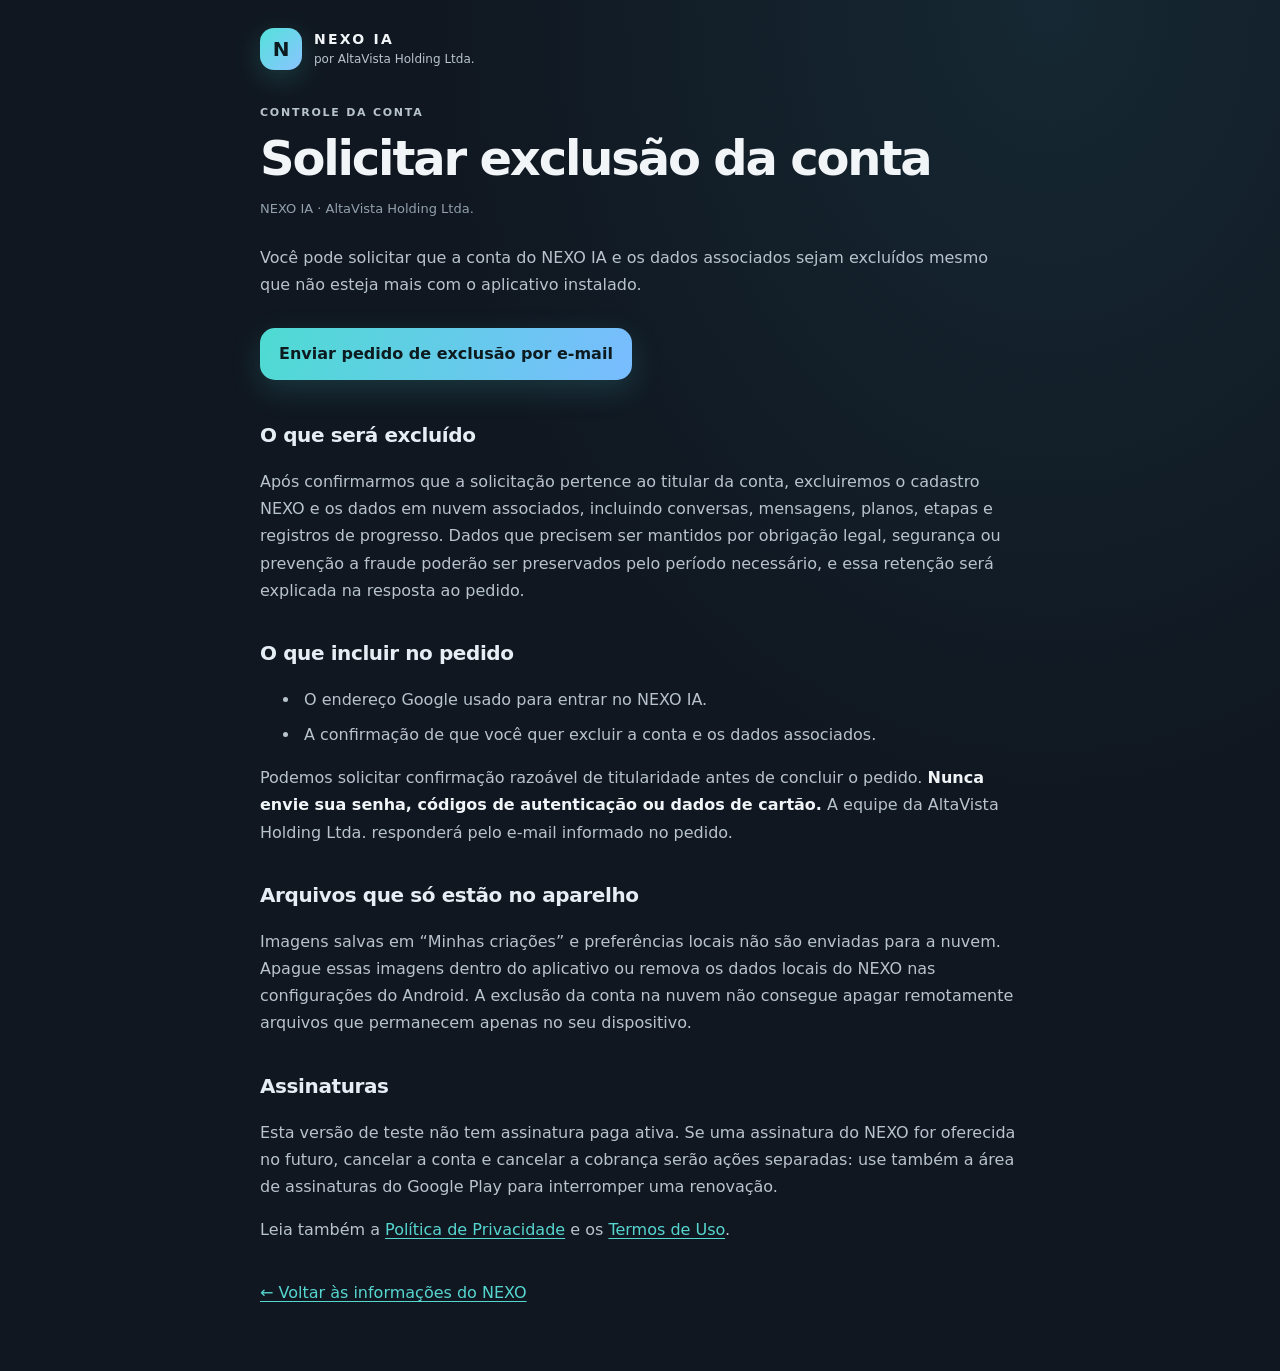
==== exclusao-conta.html @ 7375f644 "Publish NEXO legal pages" ====
<!doctype html>
<html lang="pt-BR">
<head>
  <meta charset="utf-8">
  <meta name="viewport" content="width=device-width, initial-scale=1">
  <meta name="theme-color" content="#111923">
  <title>Excluir conta | NEXO IA</title>
  <link rel="stylesheet" href="styles.css">
</head>
<body>
  <main class="shell document">
    <header class="brand"><a class="mark" href="index.html" aria-label="Início do NEXO IA">N</a><div><strong>NEXO IA</strong><small>por AltaVista Holding Ltda.</small></div></header>
    <p class="eyebrow">CONTROLE DA CONTA</p>
    <h1>Solicitar exclusão da conta</h1>
    <p class="updated">NEXO IA · AltaVista Holding Ltda.</p>
    <p>Você pode solicitar que a conta do NEXO IA e os dados associados sejam excluídos mesmo que não esteja mais com o aplicativo instalado.</p>
    <a class="primary-button" href="mailto:altavistaholdingltda@gmail.com?subject=Solicita%C3%A7%C3%A3o%20de%20exclus%C3%A3o%20de%20conta%20NEXO%20IA&amp;body=Ol%C3%A1%2C%20quero%20solicitar%20a%20exclus%C3%A3o%20da%20minha%20conta%20e%20dos%20dados%20associados%20ao%20NEXO%20IA.%0A%0AE-mail%20da%20conta%20Google%20usada%20no%20NEXO%3A%20%5Binforme%20aqui%5D%0A%0AN%C3%A3o%20inclua%20senha%20ou%20c%C3%B3digos%20de%20verifica%C3%A7%C3%A3o.">Enviar pedido de exclusão por e-mail</a>

    <h2>O que será excluído</h2>
    <p>Após confirmarmos que a solicitação pertence ao titular da conta, excluiremos o cadastro NEXO e os dados em nuvem associados, incluindo conversas, mensagens, planos, etapas e registros de progresso. Dados que precisem ser mantidos por obrigação legal, segurança ou prevenção a fraude poderão ser preservados pelo período necessário, e essa retenção será explicada na resposta ao pedido.</p>

    <h2>O que incluir no pedido</h2>
    <ul>
      <li>O endereço Google usado para entrar no NEXO IA.</li>
      <li>A confirmação de que você quer excluir a conta e os dados associados.</li>
    </ul>
    <p>Podemos solicitar confirmação razoável de titularidade antes de concluir o pedido. <strong>Nunca envie sua senha, códigos de autenticação ou dados de cartão.</strong> A equipe da AltaVista Holding Ltda. responderá pelo e-mail informado no pedido.</p>

    <h2>Arquivos que só estão no aparelho</h2>
    <p>Imagens salvas em “Minhas criações” e preferências locais não são enviadas para a nuvem. Apague essas imagens dentro do aplicativo ou remova os dados locais do NEXO nas configurações do Android. A exclusão da conta na nuvem não consegue apagar remotamente arquivos que permanecem apenas no seu dispositivo.</p>

    <h2>Assinaturas</h2>
    <p>Esta versão de teste não tem assinatura paga ativa. Se uma assinatura do NEXO for oferecida no futuro, cancelar a conta e cancelar a cobrança serão ações separadas: use também a área de assinaturas do Google Play para interromper uma renovação.</p>
    <p>Leia também a <a href="privacidade.html">Política de Privacidade</a> e os <a href="termos.html">Termos de Uso</a>.</p>
    <p class="back"><a href="index.html">← Voltar às informações do NEXO</a></p>
  </main>
</body>
</html>
---- styles.css ----
:root {
  color-scheme: dark;
  --bg: #101720;
  --surface: #182330;
  --line: rgba(255, 255, 255, .09);
  --text: #f1f5f8;
  --muted: #b8c3cd;
  --cyan: #56d6d0;
  --blue: #75b9ff;
  --violet: #c7a3ff;
  --coral: #ff9b91;
}
* { box-sizing: border-box; }
html { background: var(--bg); scroll-behavior: smooth; }
body {
  margin: 0;
  background: radial-gradient(ellipse at 82% 0%, rgba(51, 128, 150, .16), transparent 42%), var(--bg);
  color: var(--text);
  font: 16px/1.7 system-ui, -apple-system, BlinkMacSystemFont, "Segoe UI", sans-serif;
}
a { color: var(--cyan); text-decoration-thickness: .08em; text-underline-offset: .18em; }
a:hover { color: #a3ffed; }
.shell { width: min(100% - 32px, 820px); margin: 0 auto; padding: 28px 0 48px; }
.brand { display: flex; align-items: center; gap: 12px; margin-bottom: 48px; }
.brand > div { display: grid; line-height: 1.25; }
.brand strong { letter-spacing: .16em; font-size: 14px; }
.brand small { color: var(--muted); margin-top: 4px; font-size: 12px; }
.mark { width: 42px; height: 42px; border-radius: 14px; display: grid; place-items: center; color: #0d1a20; background: linear-gradient(135deg, #54e2db, #8ac4ff); font-weight: 900; text-decoration: none; font-size: 20px; box-shadow: 0 8px 28px rgba(73, 213, 207, .2); }
.hero { padding: 8px 0 28px; }
.eyebrow { margin: 0 0 10px; color: var(--cyan); font-size: 11px; font-weight: 800; letter-spacing: .16em; }
h1 { margin: 0; max-width: 740px; font-size: clamp(32px, 7vw, 52px); line-height: 1.08; letter-spacing: -.045em; }
.hero > p:last-child { max-width: 620px; color: var(--muted); font-size: 17px; margin-top: 18px; }
.cards { display: grid; gap: 12px; margin-top: 22px; }
.card { display: grid; grid-template-columns: 46px 1fr auto; align-items: center; gap: 15px; padding: 17px; min-height: 92px; color: var(--text); text-decoration: none; background: linear-gradient(120deg, rgba(28, 43, 57, .95), rgba(23, 34, 47, .92)); border: 1px solid var(--line); border-radius: 20px; transition: transform .18s ease, border-color .18s ease, background .18s ease; }
.card:hover { color: var(--text); transform: translateY(-2px); border-color: rgba(86, 214, 208, .46); background: #1d2b39; }
.card > span:nth-child(2) { display: grid; gap: 3px; }
.card strong { font-size: 16px; }
.card small { color: var(--muted); font-size: 13px; line-height: 1.45; }
.icon { width: 44px; height: 44px; border-radius: 15px; display: grid; place-items: center; color: var(--cyan); background: rgba(86, 214, 208, .12); font-size: 23px; font-weight: 800; }
.icon.violet { color: var(--violet); background: rgba(199, 163, 255, .13); }
.icon.coral { color: var(--coral); background: rgba(255, 155, 145, .12); }
.arrow { color: var(--muted); font-size: 18px; }
footer { margin-top: 36px; color: #8e9ba8; font-size: 13px; }
.document { max-width: 760px; }
.document .brand { margin-bottom: 34px; }
.document h1 { font-size: clamp(34px, 7vw, 48px); }
.document h2 { margin: 32px 0 8px; color: #e5eef4; font-size: 20px; letter-spacing: -.02em; }
.document p, .document li { color: var(--muted); }
.document li { margin: 8px 0; padding-left: 4px; }
.document strong { color: var(--text); }
.updated { margin: 13px 0 24px; color: #92a0ad !important; font-size: 13px; }
.primary-button { display: inline-flex; align-items: center; justify-content: center; margin: 14px 0 6px; min-height: 52px; padding: 12px 19px; border-radius: 15px; background: linear-gradient(110deg, #4edbd2, #79bcff); color: #0d1a20; font-weight: 800; text-decoration: none; box-shadow: 0 10px 30px rgba(71, 200, 203, .18); }
.primary-button:hover { color: #0d1a20; filter: brightness(1.08); }
.back { margin-top: 36px; }
@media (max-width: 520px) {
  .shell { width: min(100% - 26px, 820px); padding-top: 21px; }
  .brand { margin-bottom: 36px; }
  .card { grid-template-columns: 42px 1fr auto; gap: 12px; padding: 14px; border-radius: 17px; }
  .icon { width: 42px; height: 42px; }
  .document h2 { margin-top: 26px; }
}
@media (prefers-reduced-motion: reduce) {
  *, *::before, *::after { scroll-behavior: auto !important; transition-duration: .01ms !important; }
}
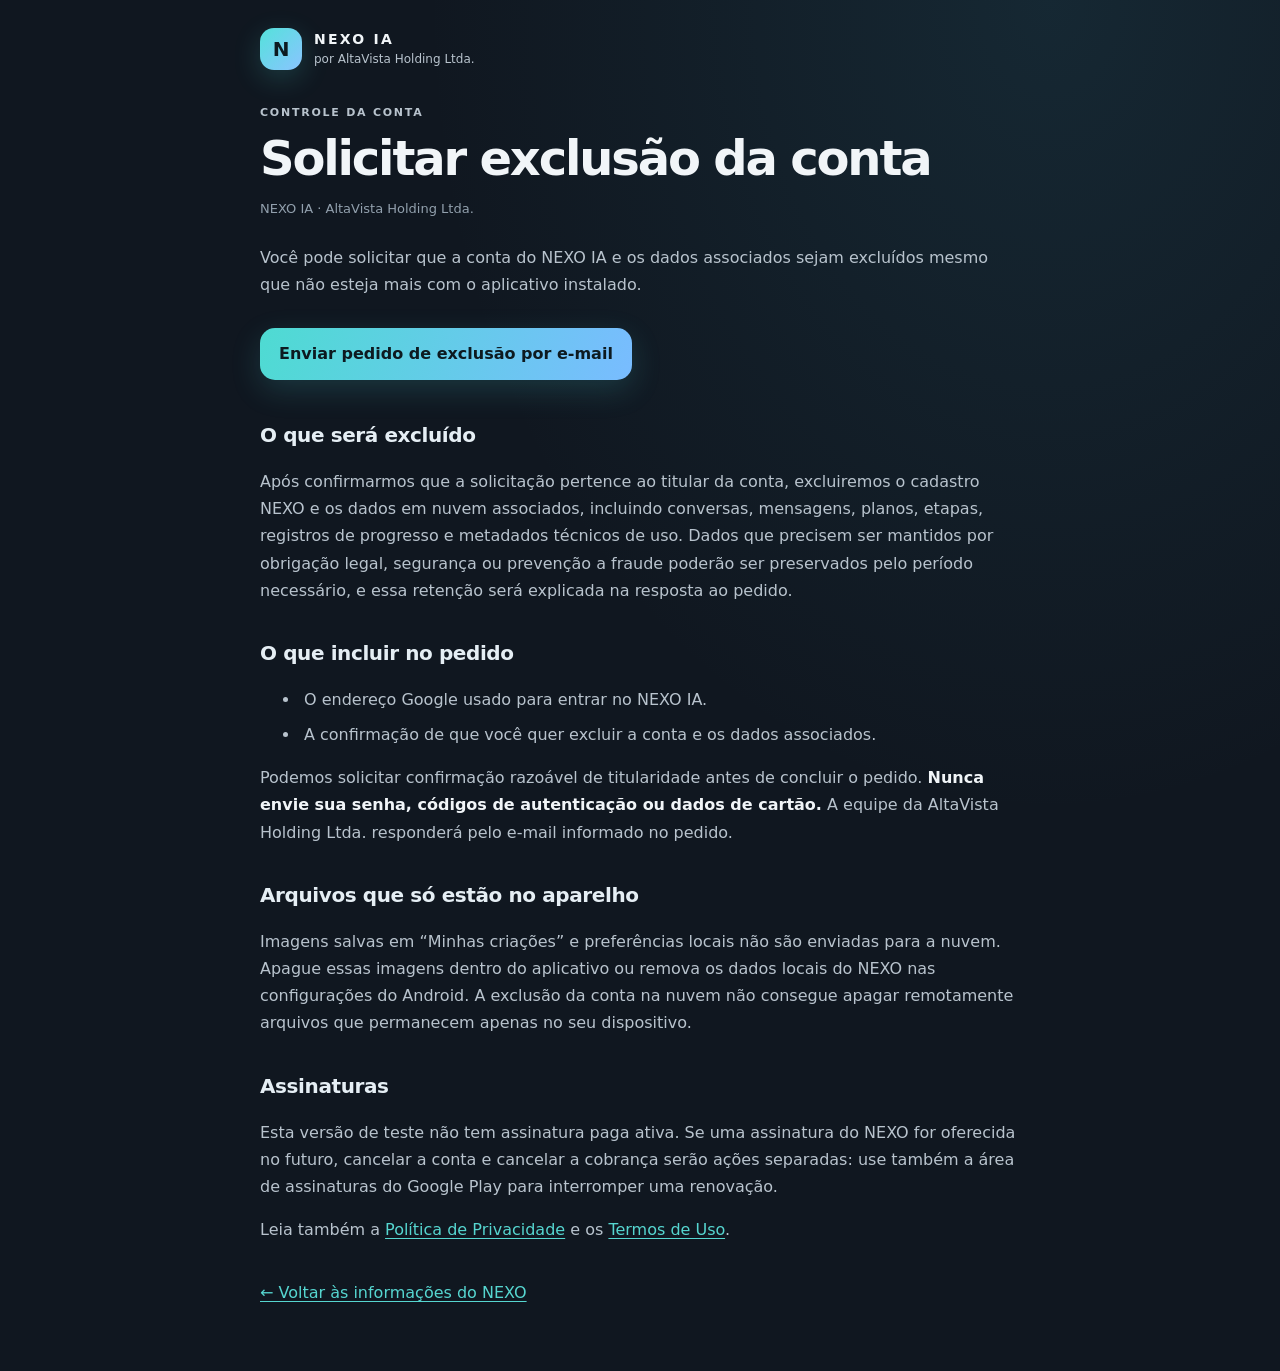
==== commit ac6cd07f: "Disclose account usage metering" ====
--- a/exclusao-conta.html
+++ b/exclusao-conta.html
@@ -17,7 +17,7 @@
     <a class="primary-button" href="mailto:altavistaholdingltda@gmail.com?subject=Solicita%C3%A7%C3%A3o%20de%20exclus%C3%A3o%20de%20conta%20NEXO%20IA&amp;body=Ol%C3%A1%2C%20quero%20solicitar%20a%20exclus%C3%A3o%20da%20minha%20conta%20e%20dos%20dados%20associados%20ao%20NEXO%20IA.%0A%0AE-mail%20da%20conta%20Google%20usada%20no%20NEXO%3A%20%5Binforme%20aqui%5D%0A%0AN%C3%A3o%20inclua%20senha%20ou%20c%C3%B3digos%20de%20verifica%C3%A7%C3%A3o.">Enviar pedido de exclusão por e-mail</a>
 
     <h2>O que será excluído</h2>
-    <p>Após confirmarmos que a solicitação pertence ao titular da conta, excluiremos o cadastro NEXO e os dados em nuvem associados, incluindo conversas, mensagens, planos, etapas e registros de progresso. Dados que precisem ser mantidos por obrigação legal, segurança ou prevenção a fraude poderão ser preservados pelo período necessário, e essa retenção será explicada na resposta ao pedido.</p>
+    <p>Após confirmarmos que a solicitação pertence ao titular da conta, excluiremos o cadastro NEXO e os dados em nuvem associados, incluindo conversas, mensagens, planos, etapas, registros de progresso e metadados técnicos de uso. Dados que precisem ser mantidos por obrigação legal, segurança ou prevenção a fraude poderão ser preservados pelo período necessário, e essa retenção será explicada na resposta ao pedido.</p>
 
     <h2>O que incluir no pedido</h2>
     <ul>
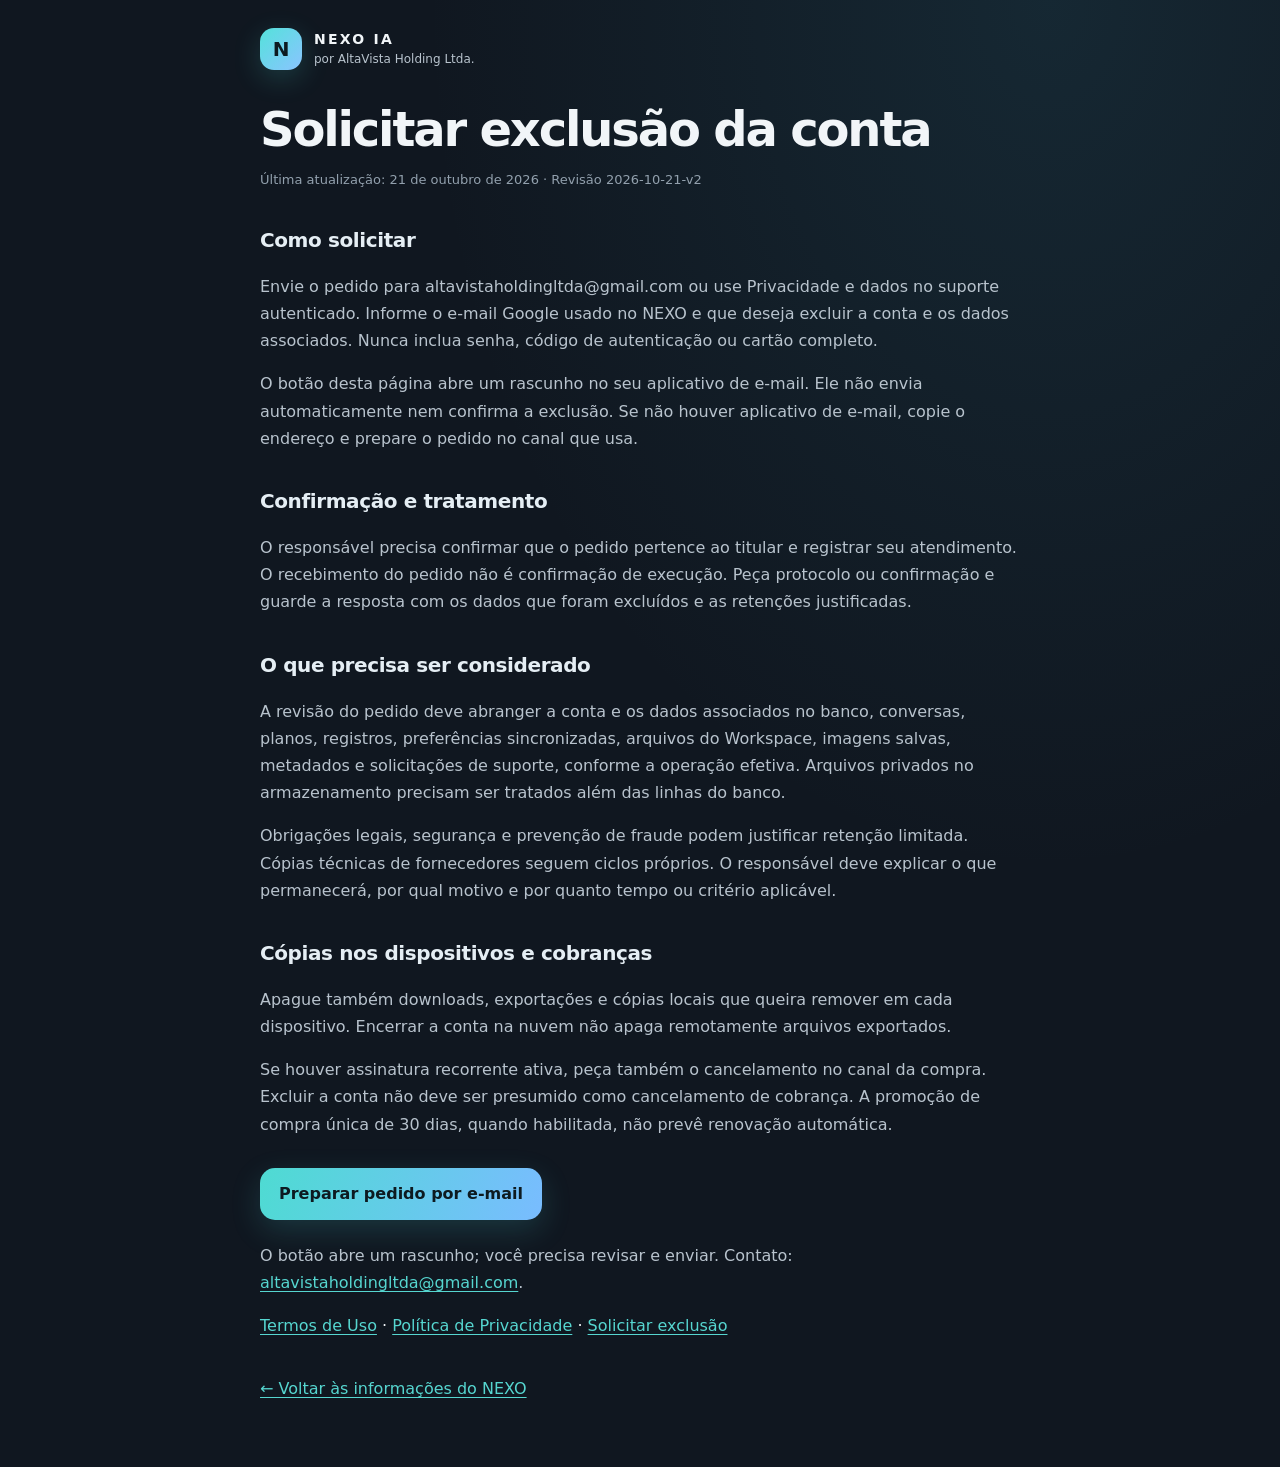
==== commit 7788dd99: "Align legal notices with authenticated consent, synced data and PWA billing" ====
--- a/exclusao-conta.html
+++ b/exclusao-conta.html
@@ -1,38 +1,19 @@
 <!doctype html>
 <html lang="pt-BR">
-<head>
-  <meta charset="utf-8">
-  <meta name="viewport" content="width=device-width, initial-scale=1">
-  <meta name="theme-color" content="#111923">
-  <title>Excluir conta | NEXO IA</title>
-  <link rel="stylesheet" href="styles.css">
-</head>
-<body>
-  <main class="shell document">
-    <header class="brand"><a class="mark" href="index.html" aria-label="Início do NEXO IA">N</a><div><strong>NEXO IA</strong><small>por AltaVista Holding Ltda.</small></div></header>
-    <p class="eyebrow">CONTROLE DA CONTA</p>
-    <h1>Solicitar exclusão da conta</h1>
-    <p class="updated">NEXO IA · AltaVista Holding Ltda.</p>
-    <p>Você pode solicitar que a conta do NEXO IA e os dados associados sejam excluídos mesmo que não esteja mais com o aplicativo instalado.</p>
-    <a class="primary-button" href="mailto:altavistaholdingltda@gmail.com?subject=Solicita%C3%A7%C3%A3o%20de%20exclus%C3%A3o%20de%20conta%20NEXO%20IA&amp;body=Ol%C3%A1%2C%20quero%20solicitar%20a%20exclus%C3%A3o%20da%20minha%20conta%20e%20dos%20dados%20associados%20ao%20NEXO%20IA.%0A%0AE-mail%20da%20conta%20Google%20usada%20no%20NEXO%3A%20%5Binforme%20aqui%5D%0A%0AN%C3%A3o%20inclua%20senha%20ou%20c%C3%B3digos%20de%20verifica%C3%A7%C3%A3o.">Enviar pedido de exclusão por e-mail</a>
-
-    <h2>O que será excluído</h2>
-    <p>Após confirmarmos que a solicitação pertence ao titular da conta, excluiremos o cadastro NEXO e os dados em nuvem associados, incluindo conversas, mensagens, planos, etapas, registros de progresso e metadados técnicos de uso. Dados que precisem ser mantidos por obrigação legal, segurança ou prevenção a fraude poderão ser preservados pelo período necessário, e essa retenção será explicada na resposta ao pedido.</p>
-
-    <h2>O que incluir no pedido</h2>
-    <ul>
-      <li>O endereço Google usado para entrar no NEXO IA.</li>
-      <li>A confirmação de que você quer excluir a conta e os dados associados.</li>
-    </ul>
-    <p>Podemos solicitar confirmação razoável de titularidade antes de concluir o pedido. <strong>Nunca envie sua senha, códigos de autenticação ou dados de cartão.</strong> A equipe da AltaVista Holding Ltda. responderá pelo e-mail informado no pedido.</p>
-
-    <h2>Arquivos que só estão no aparelho</h2>
-    <p>Imagens salvas em “Minhas criações” e preferências locais não são enviadas para a nuvem. Apague essas imagens dentro do aplicativo ou remova os dados locais do NEXO nas configurações do Android. A exclusão da conta na nuvem não consegue apagar remotamente arquivos que permanecem apenas no seu dispositivo.</p>
-
-    <h2>Assinaturas</h2>
-    <p>Esta versão de teste não tem assinatura paga ativa. Se uma assinatura do NEXO for oferecida no futuro, cancelar a conta e cancelar a cobrança serão ações separadas: use também a área de assinaturas do Google Play para interromper uma renovação.</p>
-    <p>Leia também a <a href="privacidade.html">Política de Privacidade</a> e os <a href="termos.html">Termos de Uso</a>.</p>
-    <p class="back"><a href="index.html">← Voltar às informações do NEXO</a></p>
-  </main>
-</body>
-</html>
+<head><meta charset="utf-8"><meta name="viewport" content="width=device-width, initial-scale=1">
+<meta name="theme-color" content="#111923"><title>Solicitar exclusão da conta | NEXO IA</title>
+<link rel="stylesheet" href="styles.css"></head>
+<body><main class="shell document">
+<header class="brand"><a class="mark" href="index.html" aria-label="Início do NEXO IA">N</a><div><strong>NEXO IA</strong><small>por AltaVista Holding Ltda.</small></div></header>
+<h1>Solicitar exclusão da conta</h1><p class="updated">Última atualização: 21 de outubro de 2026 · Revisão 2026-10-21-v2</p>
+<section><h2>Como solicitar</h2><p>Envie o pedido para altavistaholdingltda@gmail.com ou use Privacidade e dados no suporte autenticado. Informe o e-mail Google usado no NEXO e que deseja excluir a conta e os dados associados. Nunca inclua senha, código de autenticação ou cartão completo.</p>
+<p>O botão desta página abre um rascunho no seu aplicativo de e-mail. Ele não envia automaticamente nem confirma a exclusão. Se não houver aplicativo de e-mail, copie o endereço e prepare o pedido no canal que usa.</p></section>
+<section><h2>Confirmação e tratamento</h2><p>O responsável precisa confirmar que o pedido pertence ao titular e registrar seu atendimento. O recebimento do pedido não é confirmação de execução. Peça protocolo ou confirmação e guarde a resposta com os dados que foram excluídos e as retenções justificadas.</p></section>
+<section><h2>O que precisa ser considerado</h2><p>A revisão do pedido deve abranger a conta e os dados associados no banco, conversas, planos, registros, preferências sincronizadas, arquivos do Workspace, imagens salvas, metadados e solicitações de suporte, conforme a operação efetiva. Arquivos privados no armazenamento precisam ser tratados além das linhas do banco.</p>
+<p>Obrigações legais, segurança e prevenção de fraude podem justificar retenção limitada. Cópias técnicas de fornecedores seguem ciclos próprios. O responsável deve explicar o que permanecerá, por qual motivo e por quanto tempo ou critério aplicável.</p></section>
+<section><h2>Cópias nos dispositivos e cobranças</h2><p>Apague também downloads, exportações e cópias locais que queira remover em cada dispositivo. Encerrar a conta na nuvem não apaga remotamente arquivos exportados.</p>
+<p>Se houver assinatura recorrente ativa, peça também o cancelamento no canal da compra. Excluir a conta não deve ser presumido como cancelamento de cobrança. A promoção de compra única de 30 dias, quando habilitada, não prevê renovação automática.</p></section>
+<p><a class="primary-button" href="mailto:altavistaholdingltda@gmail.com?subject=Solicita%C3%A7%C3%A3o%20de%20exclus%C3%A3o%20de%20conta%20NEXO%20IA&amp;body=Quero%20solicitar%20a%20exclus%C3%A3o%20da%20minha%20conta%20NEXO%20e%20dos%20dados%20associados.%20E-mail%20da%20conta%20Google%3A%20">Preparar pedido por e-mail</a></p><p>O botão abre um rascunho; você precisa revisar e enviar. Contato: <a href="mailto:altavistaholdingltda@gmail.com">altavistaholdingltda@gmail.com</a>.</p>
+<nav aria-label="Outros documentos"><a href="termos.html">Termos de Uso</a> · <a href="privacidade.html">Política de Privacidade</a> · <a href="exclusao-conta.html">Solicitar exclusão</a></nav>
+<p class="back"><a href="index.html">← Voltar às informações do NEXO</a></p>
+</main></body></html>
